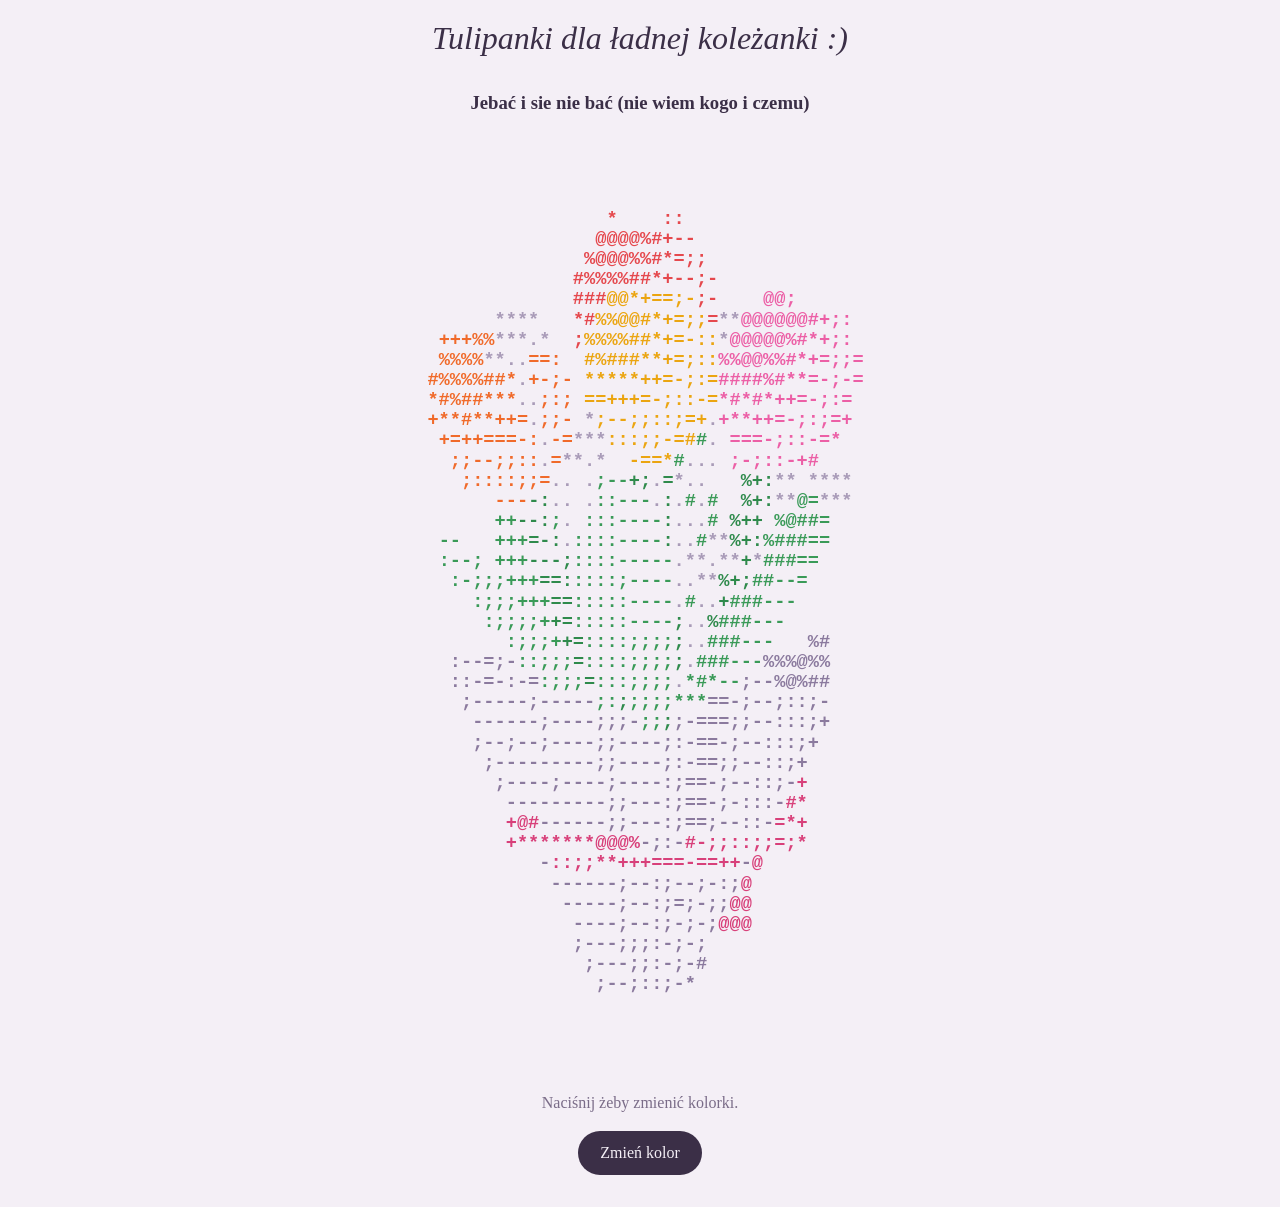
==== index.html @ 8397ad85 "gotowe na jutro" ====
<!DOCTYPE html>
<html lang="en">
<head>
<meta charset="utf-8">
<meta name="viewport" content="width=device-width, initial-scale=1, viewport-fit=cover">
<link rel="icon" type="image/x-icon" href="logo.png">
<title>Meow Meow Meow</title>
<style>
:root {
  box-sizing: border-box;
  padding-top: env(safe-area-inset-top, 0px);
  padding-bottom: env(safe-area-inset-bottom, 0px);
  --bg: #f4eff6; --ink: #3b2f47; --muted: #7a6c88;
  --btn-bg: #3b2f47; --btn-fg: #f4eff6;
  --c0: #e5484d; --c1: #ec5fa6; --c2: #eba511; --c3: #f06a2a; --c4: #c23b9a;
  --c5: #3a9a58; --c6: #8b7a9e; --c7: #d8407a; --c8: #a99bb8; --c9: #2f8a4c;
}
@media (prefers-color-scheme: dark) {
  :root:not([data-theme="light"]) {
    --bg: #19141f; --ink: #efe7f5; --muted: #a596b5;
    --btn-bg: #efe7f5; --btn-fg: #19141f;
    --c5: #62c07a; --c6: #bba9d0; --c7: #ff6aa0; --c8: #8f81a0; --c9: #4fae6a;
  }
}
:root[data-theme="dark"] {
  --bg: #19141f; --ink: #efe7f5; --muted: #a596b5;
  --btn-bg: #efe7f5; --btn-fg: #19141f;
  --c5: #62c07a; --c6: #bba9d0; --c7: #ff6aa0; --c8: #8f81a0; --c9: #4fae6a;
}
:root[data-pal="1"] { --c0: #f08a1c; --c1: #d3304a; --c2: #b3358c; --c3: #f2b632; --c4: #e8554a; }
:root[data-pal="2"] { --c0: #8f5fd6; --c1: #5b80e6; --c2: #e585cf; --c3: #6a4bc4; --c4: #4f9be0; }

*, *::before, *::after { box-sizing: inherit; }
html { scroll-padding-top: env(safe-area-inset-top, 0px); }
body {
  margin: 0; min-height: 100dvh; background: var(--bg); color: var(--ink);
  display: flex; flex-direction: column; align-items: center; justify-content: center;
  gap: 1rem; padding: 1.25rem 16px 2rem;
  font-family: "Iowan Old Style", Palatino, "Palatino Linotype", Georgia, serif;
  -webkit-tap-highlight-color: transparent;
}
h1 { margin: 0; font-size: 2rem; font-weight: 500; font-style: italic; }
.hint { margin: 0; color: var(--muted); font-size: 1rem; line-height: 1.5; text-align: center; }
#bouquet {
  margin: 0; display: inline-block; white-space: pre; overflow: hidden;
  font-family: ui-monospace, "SF Mono", Menlo, Consolas, "Liberation Mono", monospace;
  font-weight: 700; font-size: 12px; line-height: 1.08;
  cursor: pointer; user-select: none; -webkit-user-select: none;
}
#bouquet i { font-style: normal; }
.c0 { color: var(--c0); } .c1 { color: var(--c1); } .c2 { color: var(--c2); } .c3 { color: var(--c3); } .c4 { color: var(--c4); }
.c5 { color: var(--c5); } .c6 { color: var(--c6); } .c7 { color: var(--c7); } .c8 { color: var(--c8); } .c9 { color: var(--c9); }
button {
  font: inherit; font-size: 1rem; color: var(--btn-fg); background: var(--btn-bg);
  border: 0; border-radius: 999px; padding: 0.7rem 1.4rem; min-height: 44px; cursor: pointer;
}
button:focus-visible, #bouquet:focus-visible { outline: 3px solid var(--c1); outline-offset: 3px; }
</style>
</head>
<body>
<h1>Tulipanki dla ładnej koleżanki :)</h1>
<h3>Jebać i sie nie bać (nie wiem kogo i czemu)</h3>
<pre id="bouquet" role="img" aria-label="A spinning bouquet of five ASCII tulips wrapped in paper with a ribbon" tabindex="0"></pre>
<p class="hint">Naciśnij żeby zmienić kolorki.</p>
<button id="btn" type="button">Zmień kolor</button>

<script>
(function () {
  var W = 50, H = 46, CX = W / 2, PI = Math.PI, sin = Math.sin, cos = Math.cos, AL = 0.2;
  var P = [], N = [], C = [], F = [];

  function add(x, y, z, nx, ny, nz, c, ch) {
    P.push(x, y, z); N.push(nx, ny, nz); C.push(c); F.push(ch || 0);
  }
  // parametric surface with numeric normals; f(u,v) -> [x,y,z], u,v in [0,1]
  function surf(f, nu, nv, c) {
    var e = 1e-3;
    for (var i = 0; i <= nu; i++) for (var j = 0; j <= nv; j++) {
      var u = i / nu, v = j / nv, p = f(u, v);
      var a = f(u + e, v), b = f(u - e, v), d = f(u, v + e), g = f(u, v - e);
      var ux = a[0] - b[0], uy = a[1] - b[1], uz = a[2] - b[2];
      var vx = d[0] - g[0], vy = d[1] - g[1], vz = d[2] - g[2];
      var nx = uy * vz - uz * vy, ny = uz * vx - ux * vz, nz = ux * vy - uy * vx;
      var l = Math.hypot(nx, ny, nz) || 1;
      add(p[0], p[1], p[2], nx / l, ny / l, nz / l, c);
    }
  }
  function ell(cx, cy, cz, rx, ry, rz, c) {
    surf(function (u, v) {
      var t = u * 2 * PI, p = v * PI;
      return [cx + rx * sin(p) * cos(t), cy + ry * cos(p), cz + rz * sin(p) * sin(t)];
    }, 26, 16, c);
  }

  // [outward angle, radius from axis, base height, tilt, colour]
  var heads = [[0, 0, 32, 0, 0], [0.5, 6, 28, 0.3, 1], [2.2, 6.5, 30.5, 0.28, 2], [3.8, 6, 27, 0.3, 3], [5.4, 6.5, 29.5, 0.28, 4]];

  heads.forEach(function (h, idx) {
    var ox = cos(h[0]), oz = sin(h[0]), bx = h[1] * ox, by = h[2], bz = h[1] * oz, t = h[3], R = 3.3, Hh = 7.8;
    function place(x, y, z) {
      var a = x * ox + z * oz, b = -x * oz + z * ox;
      var a2 = a * cos(t) + y * sin(t), y2 = y * cos(t) - a * sin(t);
      return [bx + a2 * ox - b * oz, by + y2, bz + a2 * oz + b * ox];
    }
    function petal(k) {
      var inner = k % 2, base = k * PI / 3, Rr = R * (inner ? 0.86 : 1), hw = PI / 3 * (inner ? 1.2 : 1.25);
      surf(function (u, v) {
        var w = hw * Math.sqrt(Math.abs(1 - Math.pow(u, 4)));
        var an = base + v * 2 * w - w;
        var r = Rr * Math.pow(Math.abs(sin(PI * (0.1 + 0.78 * u))), 0.75) * (1 - 0.14 * (2 * v - 1) * (2 * v - 1));
        if (!inner) { var q = Math.max(0, u - 0.8); r += 6 * q * q; }
        return place(r * cos(an), u * Hh * (inner ? 0.93 : 1), r * sin(an));
      }, 32, 26, idx);
    }
    for (var k = 0; k < 6; k++) petal(k);
    // stem
    surf(function (u, a) {
      var bow = 1.1 * sin(PI * u), ang = a * 2 * PI;
      return [bx * u - bow * oz + 0.5 * cos(ang), 8 + (by - 8) * u, bz * u + bow * ox + 0.5 * sin(ang)];
    }, 100, 9, 9);
  });

  // leaves
  function leaf(phi, len, ext) {
    var c = cos(phi), s = sin(phi);
    surf(function (u, v) {
      var r = 2 + (10 + ext) * u - 3 * u * u, y = 15 + len * u - 5 * u * u;
      var vv = (v - 0.5) * 2, w = 2.3 * Math.pow(Math.abs(sin(PI * u)), 0.6);
      var lat = vv * w;
      return [r * c - lat * s, y - Math.abs(vv) * w * 0.5, r * s + lat * c];
    }, 70, 20, 5);
  }
  [0.2, 1.3, 2.4, 3.5, 4.5, 5.5].forEach(function (p, i) { leaf(p, 15 + (i % 3) * 2, (i % 2) * 1.5); });

  // paper cone with crinkles
  surf(function (u, v) {
    var an = u * 2 * PI, r = 2 + 7 * v + 0.5 * v * sin(7 * an) + 0.25 * v * sin(13 * an);
    return [r * cos(an), 2 + v * (15 + 0.9 * sin(5 * an)), r * sin(an)];
  }, 160, 38, 6);

  // ribbon ring, bow and tails
  surf(function (u, a) {
    var an = u * 2 * PI, t = a * 2 * PI;
    return [(6.1 + 0.45 * cos(t)) * cos(an), 9.5 + 0.45 * sin(t), (6.1 + 0.45 * cos(t)) * sin(an)];
  }, 160, 8, 7);
  ell(7.2, 9.9, 2.0, 0.7, 1.6, 1.5, 7);
  ell(7.2, 9.9, -2.0, 0.7, 1.6, 1.5, 7);
  ell(6.9, 9.5, 0, 0.8, 0.8, 0.8, 7);
  [1, -1].forEach(function (sg) {
    surf(function (u, v) {
      return [6.6 - 2.9 * u, 9.3 - 5 * u, sg * (0.3 + 1.9 * u) + (v - 0.5) * 1.1];
    }, 30, 6, 7);
  });

  // baby's breath
  var sd = 7;
  function rnd() { sd = (sd * 16807) % 2147483647; return sd / 2147483647; }
  for (var q = 0; q < 18; q++) {
    var ph = rnd() * 2 * PI, tr = 4 + rnd() * 8, ty = 21 + rnd() * 15, cs = cos(ph), sn = sin(ph);
    for (var t = 0; t <= 1; t += 0.012) add((1.5 + (tr - 1.5) * t) * cs, 15 + (ty - 15) * t, (1.5 + (tr - 1.5) * t) * sn, 0, 1, 0, 8, 46);
    for (var m = 0; m < 16; m++) add(tr * cs + (rnd() - 0.5) * 2.2, ty + (rnd() - 0.5) * 2.2, tr * sn + (rnd() - 0.5) * 2.2, 0, 1, 0, 8, 42);
  }

  P = new Float32Array(P); N = new Float32Array(N); C = new Uint8Array(C); F = new Uint8Array(F);
  var n = C.length, ramp = ".,:;-=+*#%@", zb = new Float32Array(W * H), id = new Int32Array(W * H);
  var pre = document.getElementById('bouquet');

  function frame(th) {
    zb.fill(-1e9); id.fill(-1);
    var a = cos(th), b = sin(th), ca = cos(AL), sa = sin(AL);
    for (var i = 0; i < n; i++) {
      var x = P[3 * i], y = P[3 * i + 1] - 20, z = P[3 * i + 2];
      var x1 = a * x + b * z, z1 = -b * x + a * z;
      var col = Math.round(CX + x1 * 1.8), row = Math.round(H - 3 - (ca * y - sa * z1 + 20));
      if (col < 0 || col >= W || row < 0 || row >= H) continue;
      var k = row * W + col, z2 = sa * y + ca * z1;
      if (z2 > zb[k]) { zb[k] = z2; id[k] = i; }
    }
    // light (view space) -> object space
    var Lx = -0.45, Ly = 0.65, Lz = 0.6, ly1 = ca * Ly + sa * Lz, lz1 = -sa * Ly + ca * Lz;
    var lx = a * Lx - b * lz1, lz = b * Lx + a * lz1, ly = ly1;
    var s = '';
    for (var r = 0; r < H; r++) {
      var cur = -1, buf = '';
      for (var c = 0; c < W; c++) {
        var p = id[r * W + c], cl = -1, ch = ' ';
        if (p >= 0) {
          cl = C[p];
          if (F[p]) ch = String.fromCharCode(F[p]);
          else {
            var br = 0.2 + 0.8 * Math.abs(N[3 * p] * lx + N[3 * p + 1] * ly + N[3 * p + 2] * lz);
            ch = ramp[Math.min(10, Math.floor(br * 11))];
          }
        }
        if (cl !== cur) {
          if (buf) s += cur >= 0 ? '<i class="c' + cur + '">' + buf + '</i>' : buf;
          cur = cl; buf = '';
        }
        buf += ch;
      }
      if (buf) s += cur >= 0 ? '<i class="c' + cur + '">' + buf + '</i>' : buf;
      s += '\n';
    }
    pre.innerHTML = s;
  }

  function fit() {
    var avail = Math.min(window.innerWidth - 32, 560);
    pre.style.fontSize = '20px';
    var w = pre.getBoundingClientRect().width;
    if (w > 0) pre.style.fontSize = Math.min(22, 20 * avail / w) + 'px';
  }

  var theta = 0.6, last = 0, still = window.matchMedia('(prefers-reduced-motion: reduce)').matches;
  frame(theta); fit();
  window.addEventListener('resize', fit);
  window.addEventListener('orientationchange', fit);

  function loop(now) {
    if (now - last > 33) {
      theta += Math.min(0.1, (now - last) / 1000) * 0.05;
      last = now; frame(theta);
    }
    requestAnimationFrame(loop);
  }
  if (!still) requestAnimationFrame(loop);

  var pal = 0;
  function change() {
    pal = (pal + 1) % 3;
    if (pal === 0) document.documentElement.removeAttribute('data-pal');
    else document.documentElement.setAttribute('data-pal', String(pal));
  }
  pre.addEventListener('click', change);
  pre.addEventListener('keydown', function (e) { if (e.key === 'Enter' || e.key === ' ') { e.preventDefault(); change(); } });
  document.getElementById('btn').addEventListener('click', change);
})();
</script>
</body>
</html>
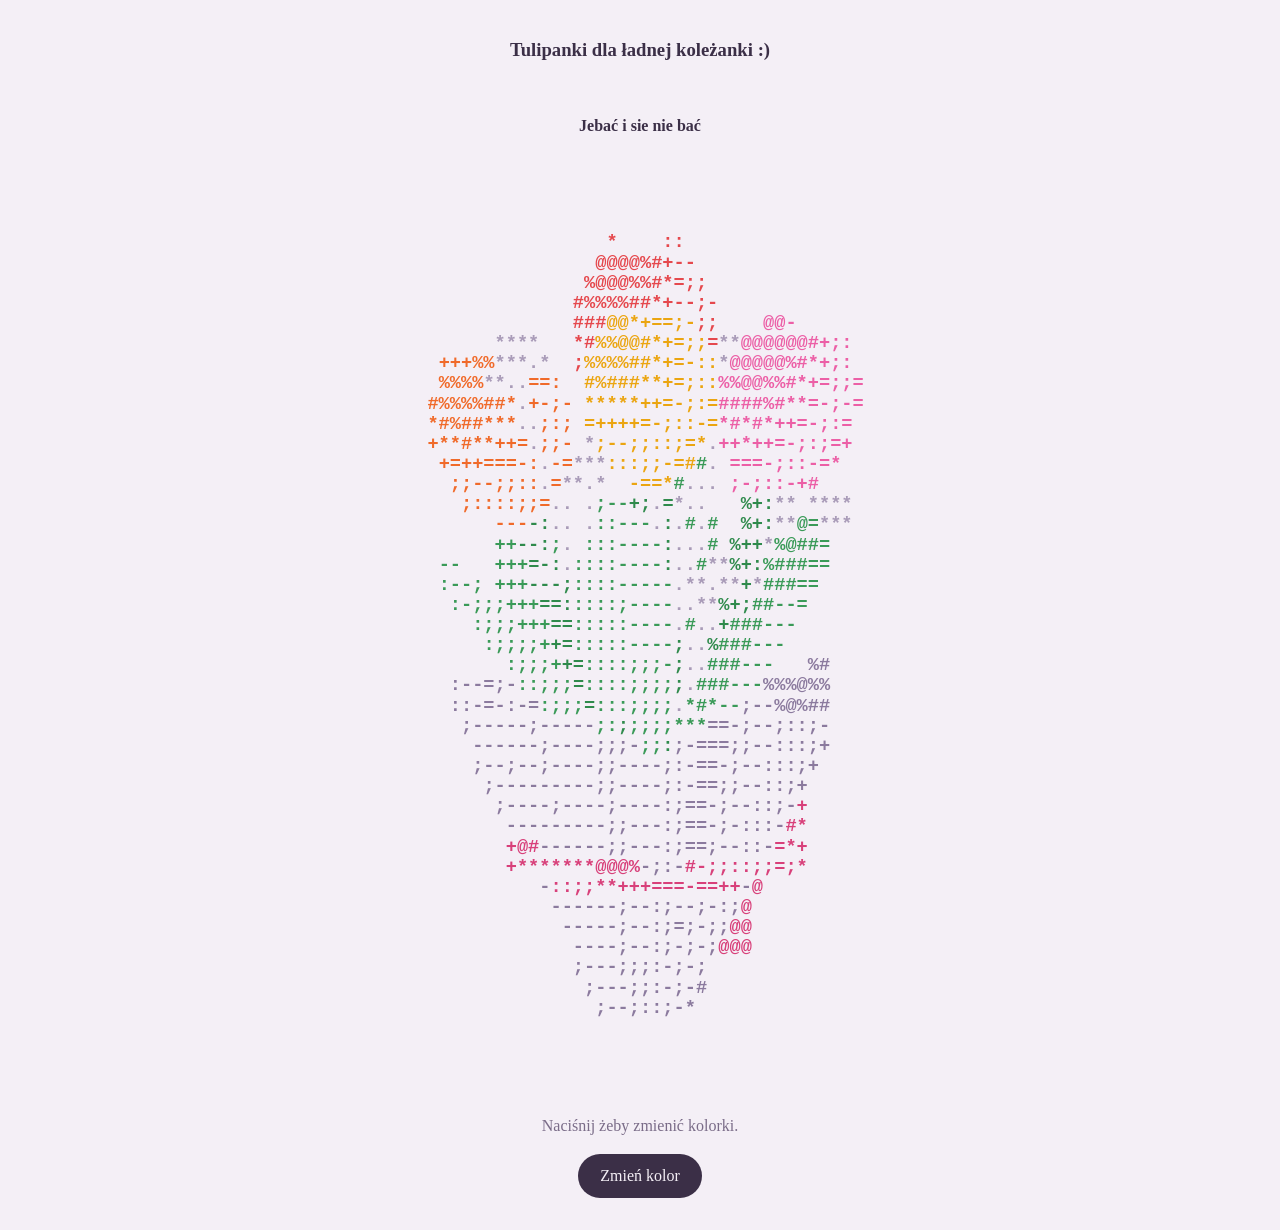
==== commit 409c2c69: "zmiana lekka" ====
--- a/index.html
+++ b/index.html
@@ -58,8 +58,8 @@
 </style>
 </head>
 <body>
-<h1>Tulipanki dla ładnej koleżanki :)</h1>
-<h3>Jebać i sie nie bać (nie wiem kogo i czemu)</h3>
+<h3>Tulipanki dla ładnej koleżanki :)</h3>
+<h4>Jebać i sie nie bać</h4>
 <pre id="bouquet" role="img" aria-label="A spinning bouquet of five ASCII tulips wrapped in paper with a ribbon" tabindex="0"></pre>
 <p class="hint">Naciśnij żeby zmienić kolorki.</p>
 <button id="btn" type="button">Zmień kolor</button>
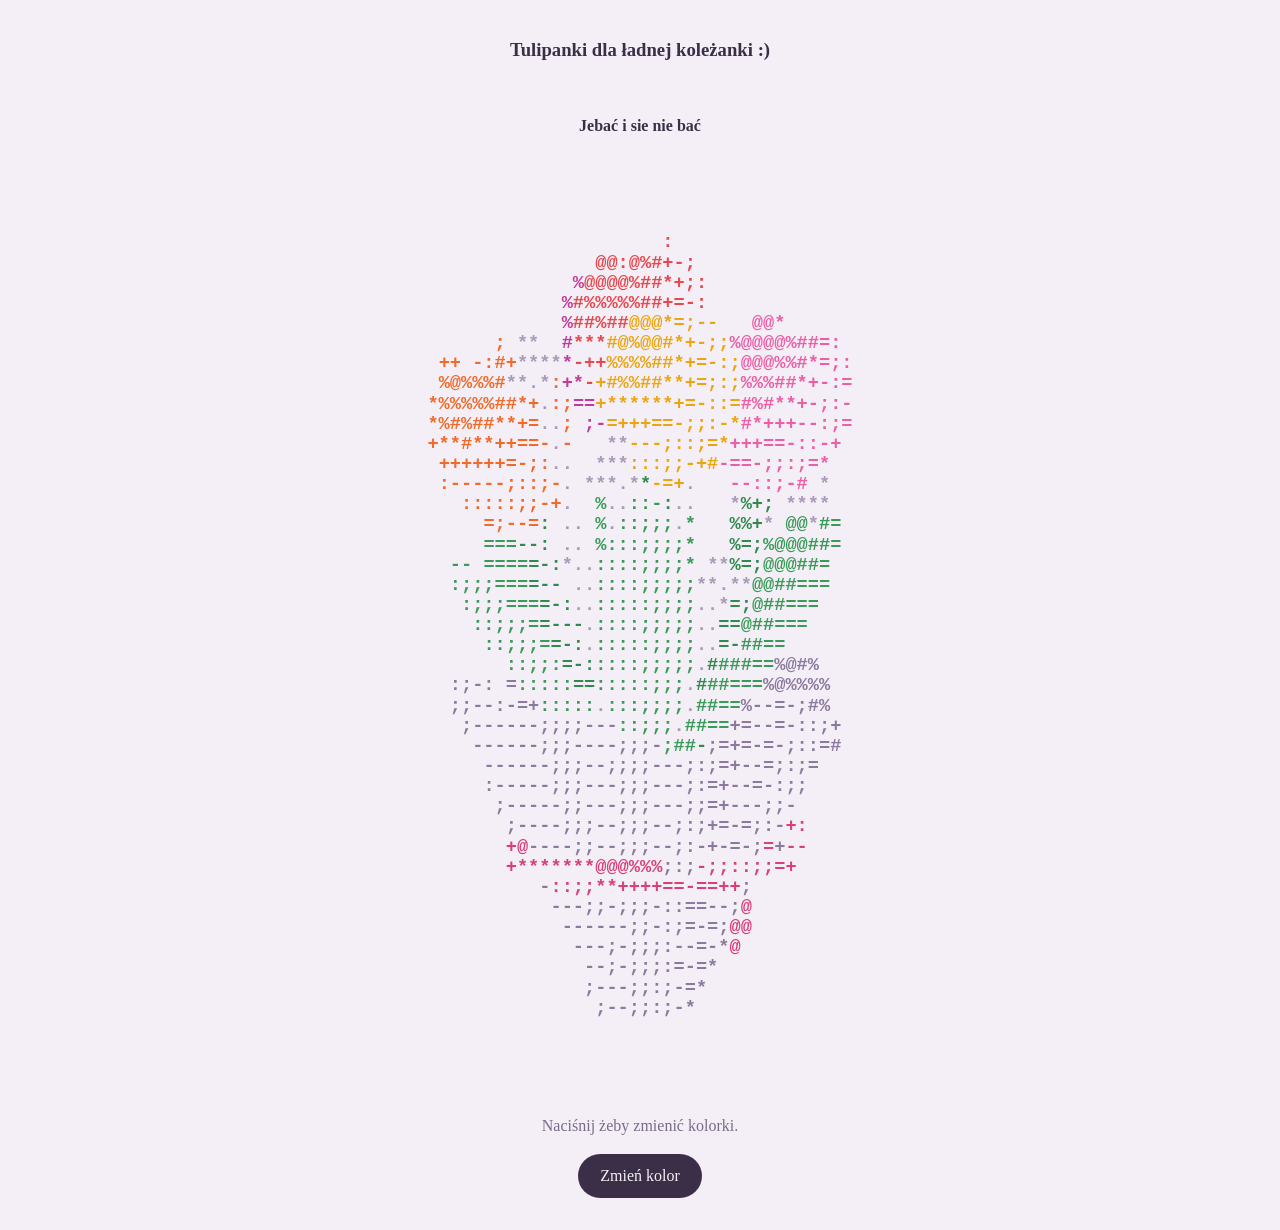
==== commit ed913778: "predkosc15" ====
--- a/index.html
+++ b/index.html
@@ -218,7 +218,7 @@
 
   function loop(now) {
     if (now - last > 33) {
-      theta += Math.min(0.1, (now - last) / 1000) * 0.05;
+      theta += Math.min(0.1, (now - last) / 1000) * 0.15;
       last = now; frame(theta);
     }
     requestAnimationFrame(loop);
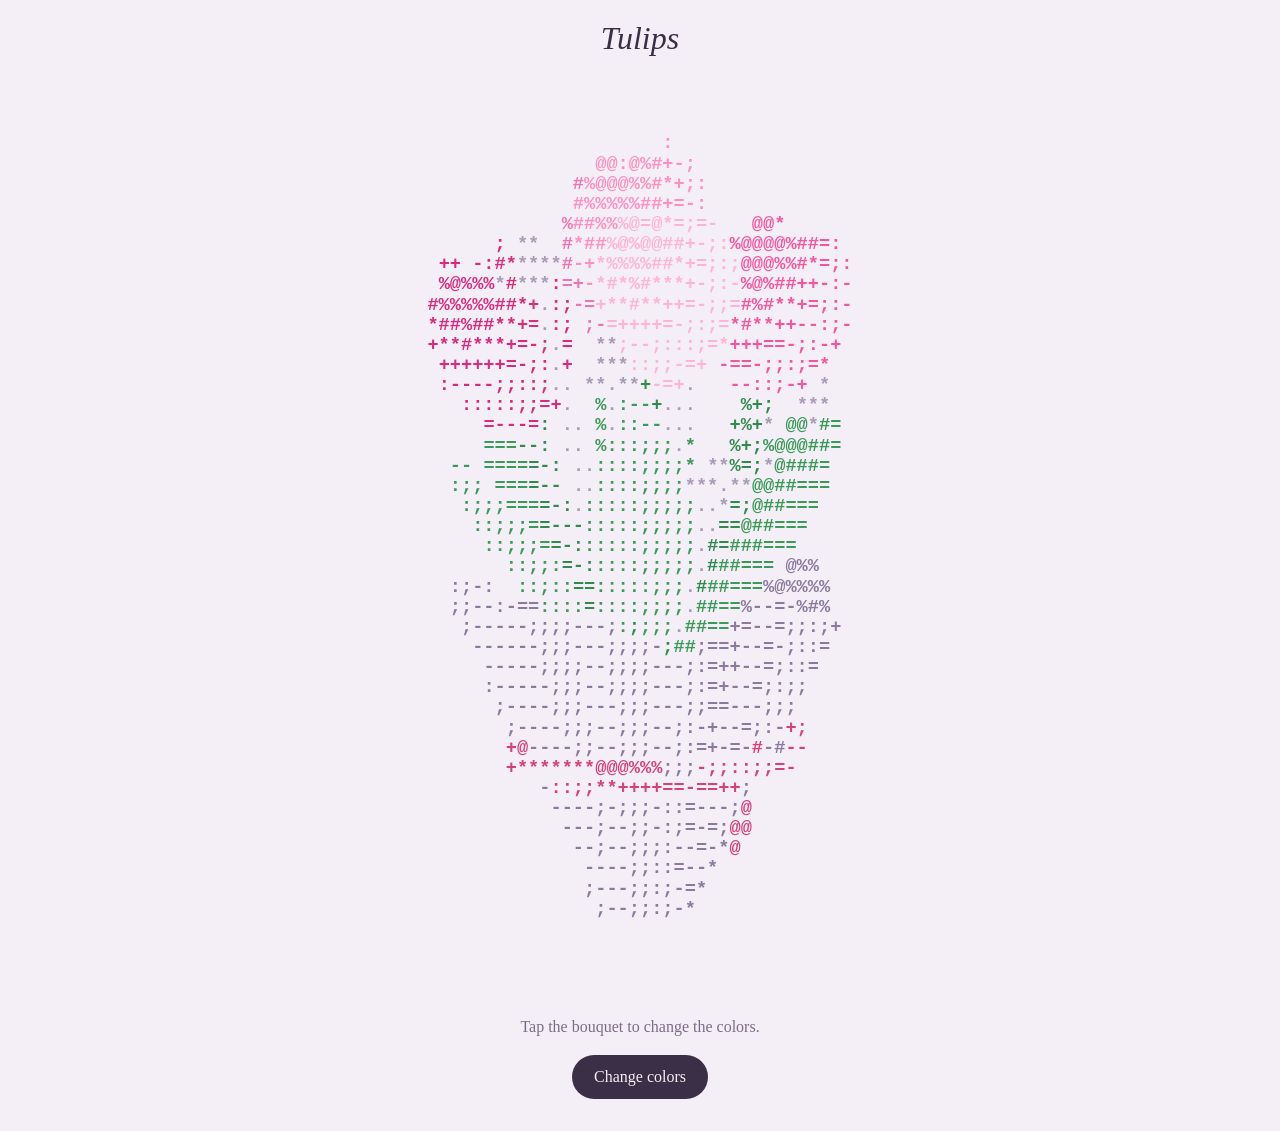
==== commit 75291984: "kolorki" ====
--- a/index.html
+++ b/index.html
@@ -3,8 +3,7 @@
 <head>
 <meta charset="utf-8">
 <meta name="viewport" content="width=device-width, initial-scale=1, viewport-fit=cover">
-<link rel="icon" type="image/x-icon" href="logo.png">
-<title>Meow Meow Meow</title>
+<title>Tulips</title>
 <style>
 :root {
   box-sizing: border-box;
@@ -12,7 +11,7 @@
   padding-bottom: env(safe-area-inset-bottom, 0px);
   --bg: #f4eff6; --ink: #3b2f47; --muted: #7a6c88;
   --btn-bg: #3b2f47; --btn-fg: #f4eff6;
-  --c0: #e5484d; --c1: #ec5fa6; --c2: #eba511; --c3: #f06a2a; --c4: #c23b9a;
+  --c0: #ff8fc2; --c1: #f5559f; --c2: #ffb3d6; --c3: #d92a7e; --c4: #ee75b3;
   --c5: #3a9a58; --c6: #8b7a9e; --c7: #d8407a; --c8: #a99bb8; --c9: #2f8a4c;
 }
 @media (prefers-color-scheme: dark) {
@@ -27,8 +26,8 @@
   --btn-bg: #efe7f5; --btn-fg: #19141f;
   --c5: #62c07a; --c6: #bba9d0; --c7: #ff6aa0; --c8: #8f81a0; --c9: #4fae6a;
 }
-:root[data-pal="1"] { --c0: #f08a1c; --c1: #d3304a; --c2: #b3358c; --c3: #f2b632; --c4: #e8554a; }
-:root[data-pal="2"] { --c0: #8f5fd6; --c1: #5b80e6; --c2: #e585cf; --c3: #6a4bc4; --c4: #4f9be0; }
+:root[data-pal="1"] { --c0: #ff9aa9; --c1: #f0607a; --c2: #ffc0c8; --c3: #d2406a; --c4: #e8809a; }
+:root[data-pal="2"] { --c0: #e48ae8; --c1: #c653c8; --c2: #f0b4f2; --c3: #a63aa8; --c4: #d878dc; }
 
 *, *::before, *::after { box-sizing: inherit; }
 html { scroll-padding-top: env(safe-area-inset-top, 0px); }
@@ -58,11 +57,10 @@
 </style>
 </head>
 <body>
-<h3>Tulipanki dla ładnej koleżanki :)</h3>
-<h4>Jebać i sie nie bać</h4>
+<h1>Tulips</h1>
 <pre id="bouquet" role="img" aria-label="A spinning bouquet of five ASCII tulips wrapped in paper with a ribbon" tabindex="0"></pre>
-<p class="hint">Naciśnij żeby zmienić kolorki.</p>
-<button id="btn" type="button">Zmień kolor</button>
+<p class="hint">Tap the bouquet to change the colors.</p>
+<button id="btn" type="button">Change colors</button>
 
 <script>
 (function () {
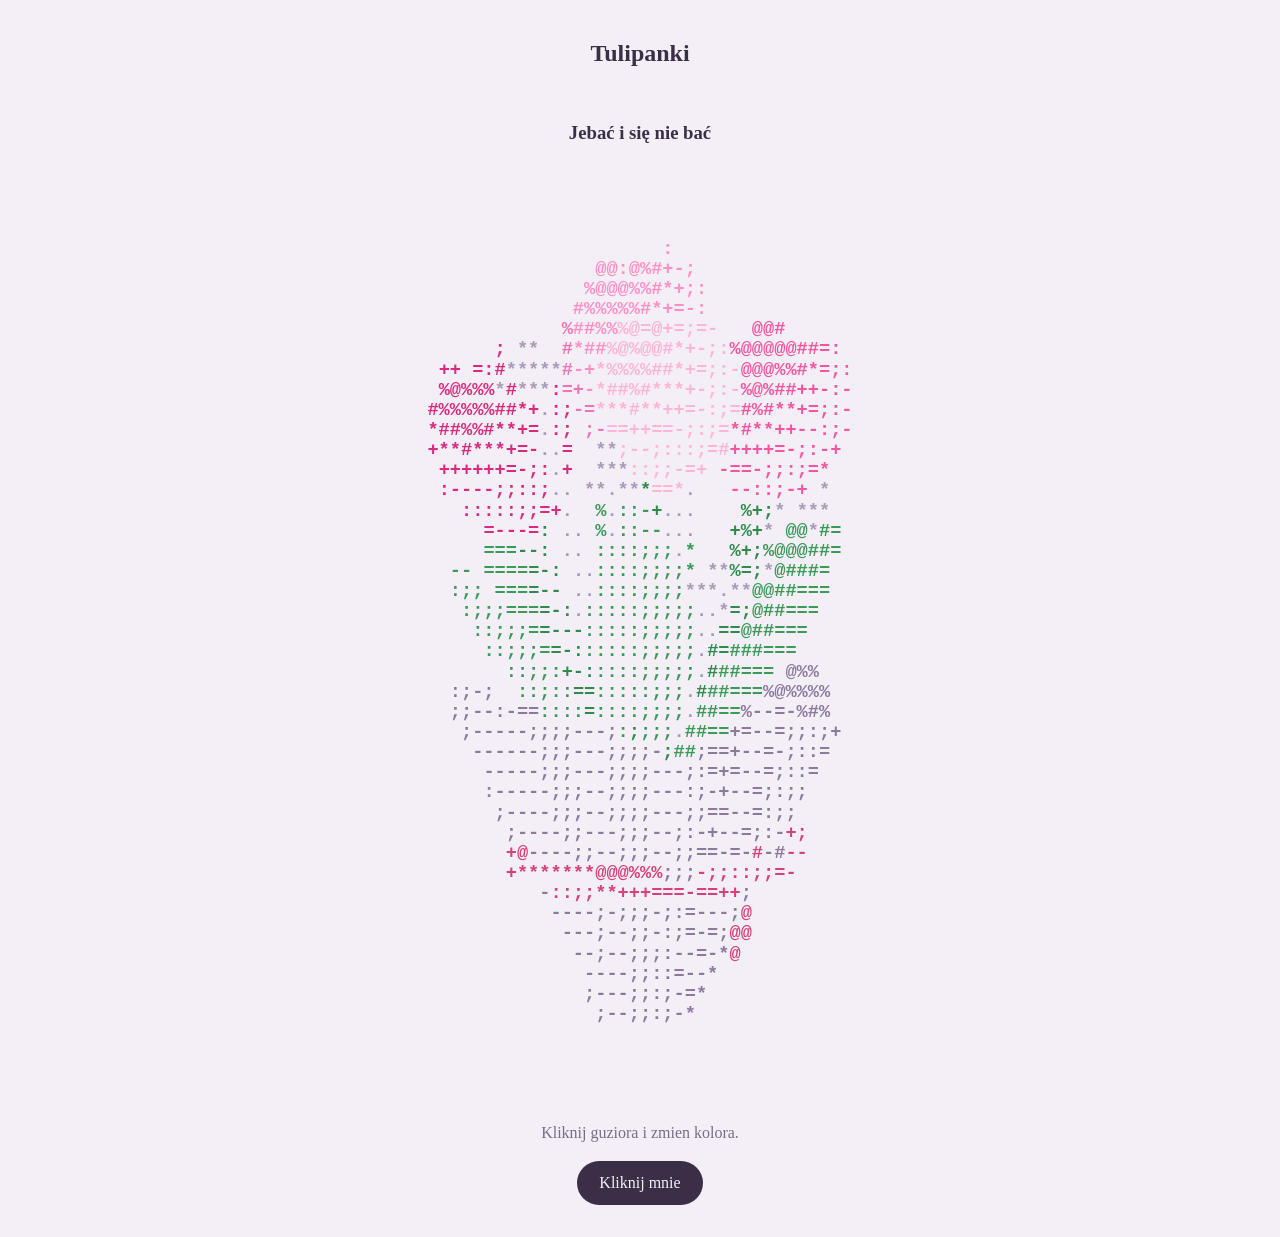
==== commit b6addb54: "detale" ====
--- a/index.html
+++ b/index.html
@@ -1,9 +1,10 @@
 <!DOCTYPE html>
-<html lang="en">
+<html lang="pl-PL">
 <head>
 <meta charset="utf-8">
 <meta name="viewport" content="width=device-width, initial-scale=1, viewport-fit=cover">
-<title>Tulips</title>
+<link rel="icon" type="image/x-icon" href="logo.png">
+<title>Meow Meow Meow</title>
 <style>
 :root {
   box-sizing: border-box;
@@ -57,10 +58,11 @@
 </style>
 </head>
 <body>
-<h1>Tulips</h1>
+<h2>Tulipanki</h2>
+<h3>Jebać i się nie bać</h3>
 <pre id="bouquet" role="img" aria-label="A spinning bouquet of five ASCII tulips wrapped in paper with a ribbon" tabindex="0"></pre>
-<p class="hint">Tap the bouquet to change the colors.</p>
-<button id="btn" type="button">Change colors</button>
+<p class="hint">Kliknij guziora i zmien kolora.</p>
+<button id="btn" type="button">Kliknij mnie</button>
 
 <script>
 (function () {
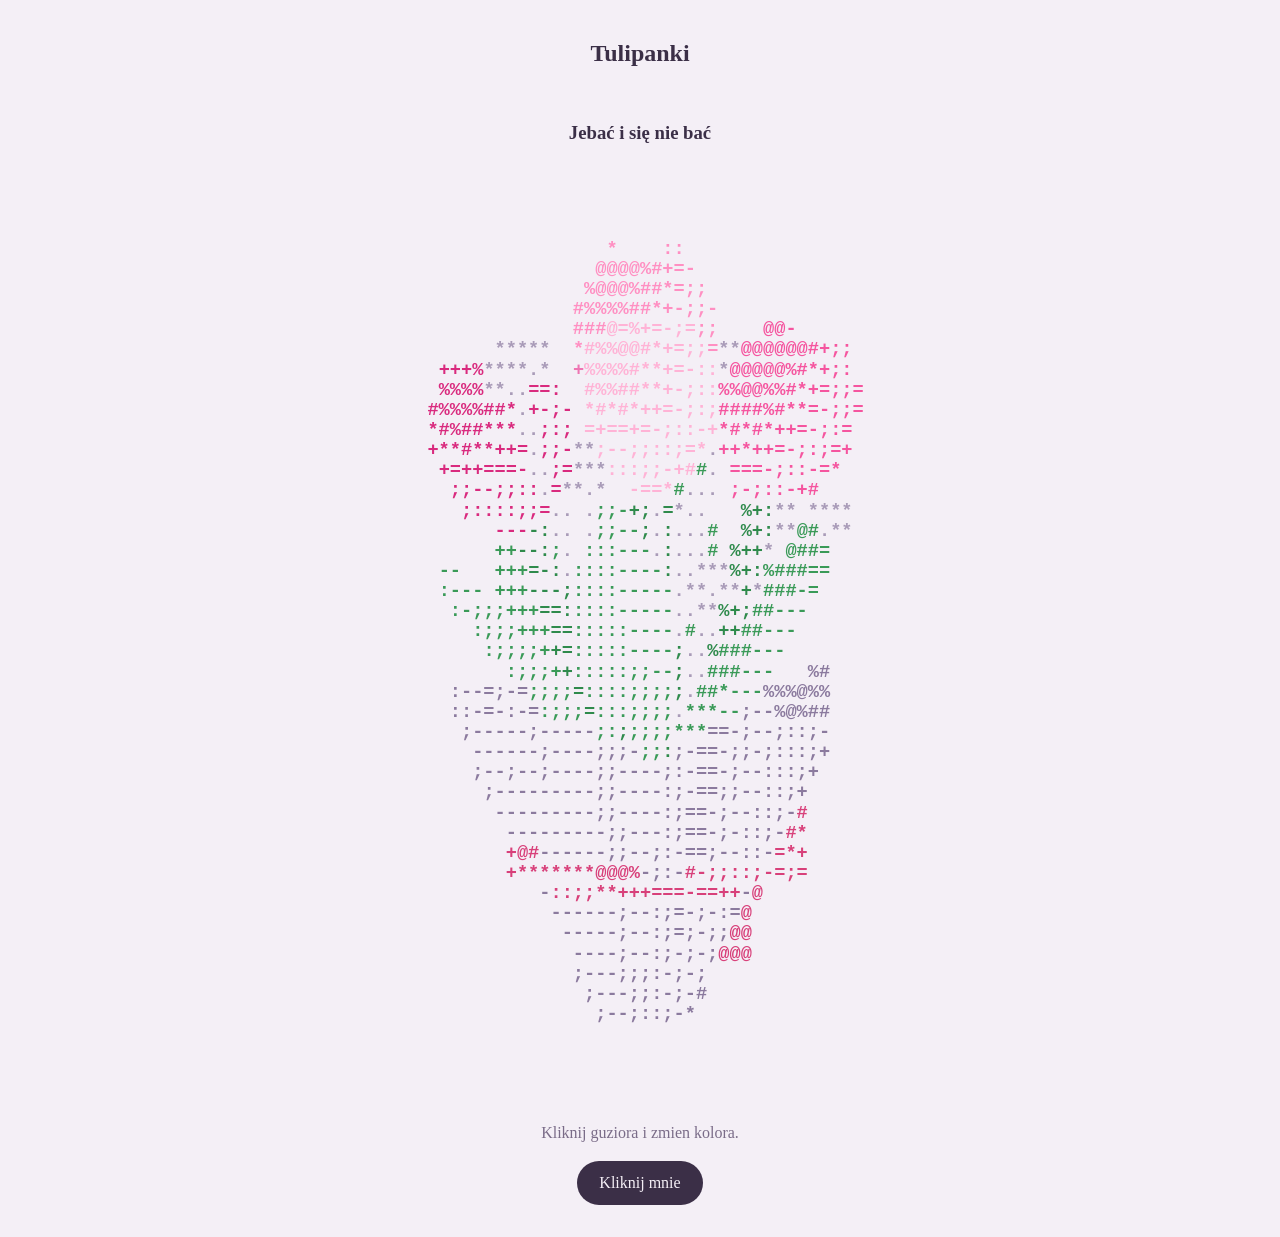
==== commit 371548d6: "finito" ====
--- a/index.html
+++ b/index.html
@@ -218,7 +218,7 @@
 
   function loop(now) {
     if (now - last > 33) {
-      theta += Math.min(0.1, (now - last) / 1000) * 0.15;
+      theta += Math.min(0.1, (now - last) / 1000) * 0.05;
       last = now; frame(theta);
     }
     requestAnimationFrame(loop);
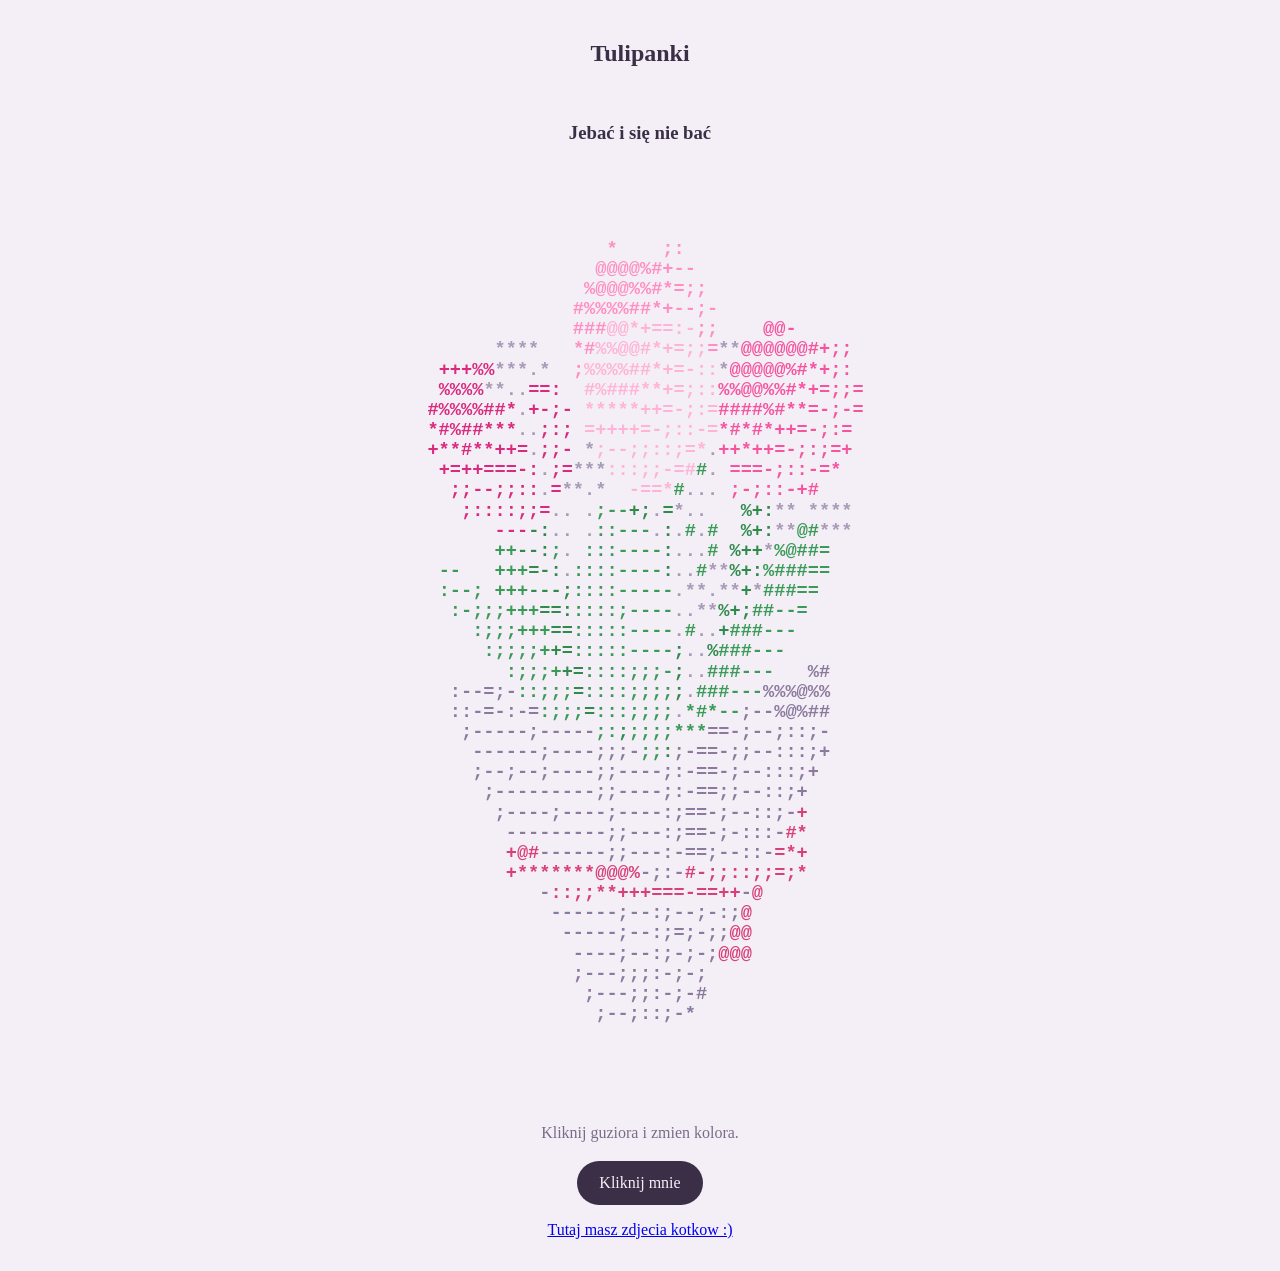
==== commit 06933cc3: "benk" ====
--- a/index.html
+++ b/index.html
@@ -236,5 +236,6 @@
   document.getElementById('btn').addEventListener('click', change);
 })();
 </script>
+<a href="indexKoty.html">Tutaj masz zdjecia kotkow :)</a>
 </body>
 </html>
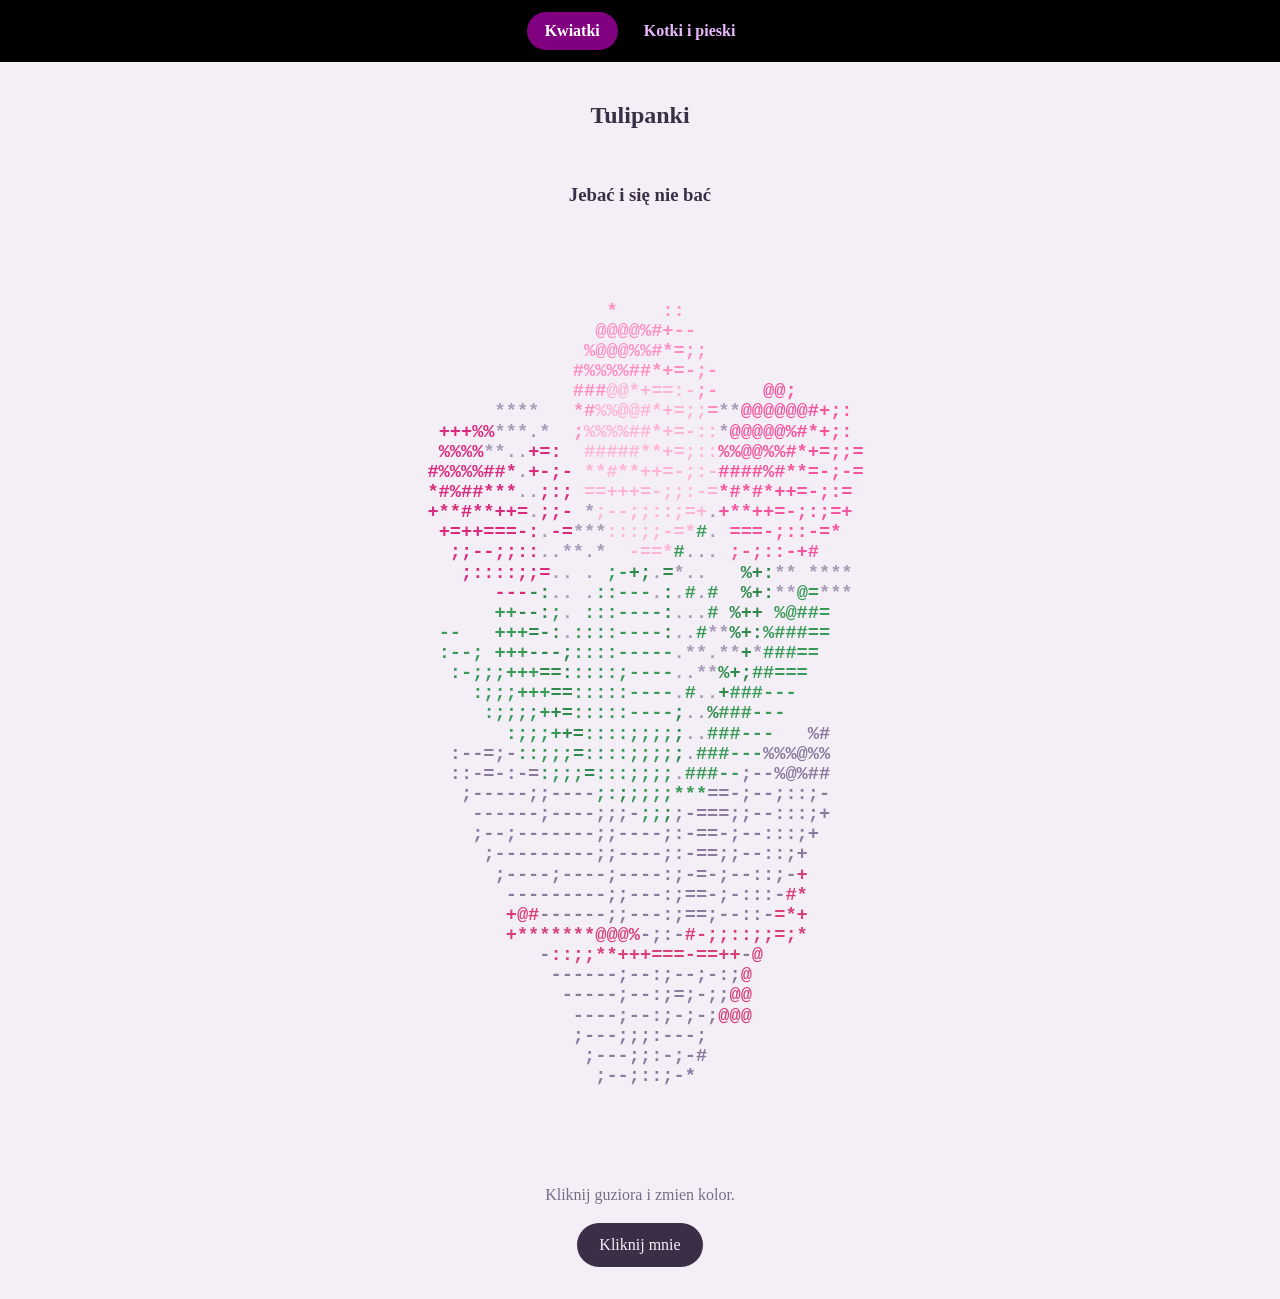
==== commit 3986d845: "nowe foty i navbar" ====
--- a/index.html
+++ b/index.html
@@ -32,12 +32,28 @@
 
 *, *::before, *::after { box-sizing: inherit; }
 html { scroll-padding-top: env(safe-area-inset-top, 0px); }
+nav {
+  display: flex; justify-content: center; gap: 8px; padding: 12px 16px; background-color: black;
+  position: sticky; top: 0; z-index: 10;
+}
+nav a {
+  color: #e9b8ff; text-decoration: none; font-weight: 600; padding: 10px 18px; border-radius: 999px;
+  transition: background 0.2s;
+}
+nav a:hover {
+    background: #3a1250; color: white;
+}
+nav a[aria-current="page"] {
+    background: purple; color: white;
+}
 body {
   margin: 0; min-height: 100dvh; background: var(--bg); color: var(--ink);
-  display: flex; flex-direction: column; align-items: center; justify-content: center;
-  gap: 1rem; padding: 1.25rem 16px 2rem;
   font-family: "Iowan Old Style", Palatino, "Palatino Linotype", Georgia, serif;
   -webkit-tap-highlight-color: transparent;
+}
+.page {
+  display: flex; flex-direction: column; align-items: center;
+  gap: 1rem; padding: 1.25rem 16px 2rem;
 }
 h1 { margin: 0; font-size: 2rem; font-weight: 500; font-style: italic; }
 .hint { margin: 0; color: var(--muted); font-size: 1rem; line-height: 1.5; text-align: center; }
@@ -58,11 +74,17 @@
 </style>
 </head>
 <body>
-<h2>Tulipanki</h2>
-<h3>Jebać i się nie bać</h3>
-<pre id="bouquet" role="img" aria-label="A spinning bouquet of five ASCII tulips wrapped in paper with a ribbon" tabindex="0"></pre>
-<p class="hint">Kliknij guziora i zmien kolora.</p>
-<button id="btn" type="button">Kliknij mnie</button>
+<nav>
+  <a href="index.html" aria-current="page">Kwiatki</a>
+  <a href="indexKoty.html">Kotki i pieski</a>
+</nav>
+<main class="page">
+  <h2>Tulipanki</h2>
+  <h3>Jebać i się nie bać</h3>
+  <pre id="bouquet" role="img" aria-label="A spinning bouquet of five ASCII tulips wrapped in paper with a ribbon" tabindex="0"></pre>
+  <p class="hint">Kliknij guziora i zmien kolor.</p>
+  <button id="btn" type="button">Kliknij mnie</button>
+</main>
 
 <script>
 (function () {
@@ -236,6 +258,5 @@
   document.getElementById('btn').addEventListener('click', change);
 })();
 </script>
-<a href="indexKoty.html">Tutaj masz zdjecia kotkow :)</a>
 </body>
 </html>
